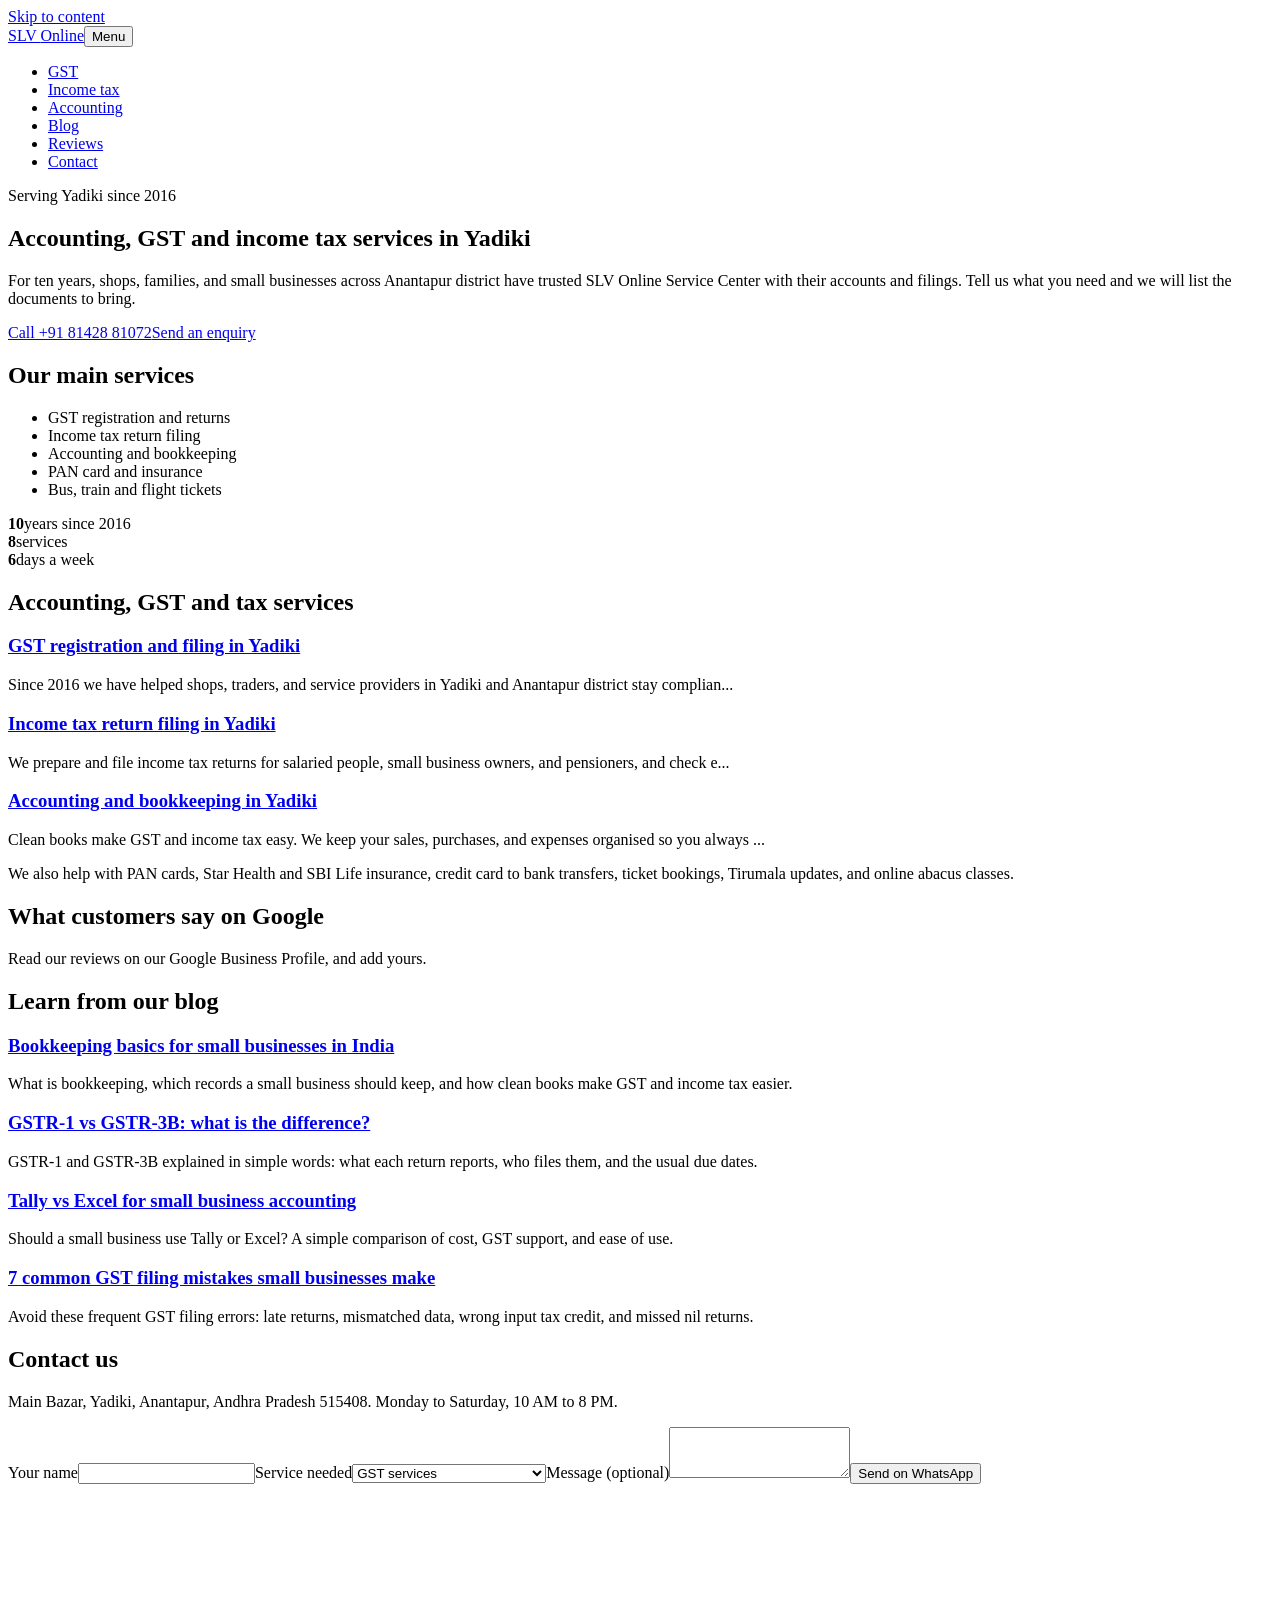
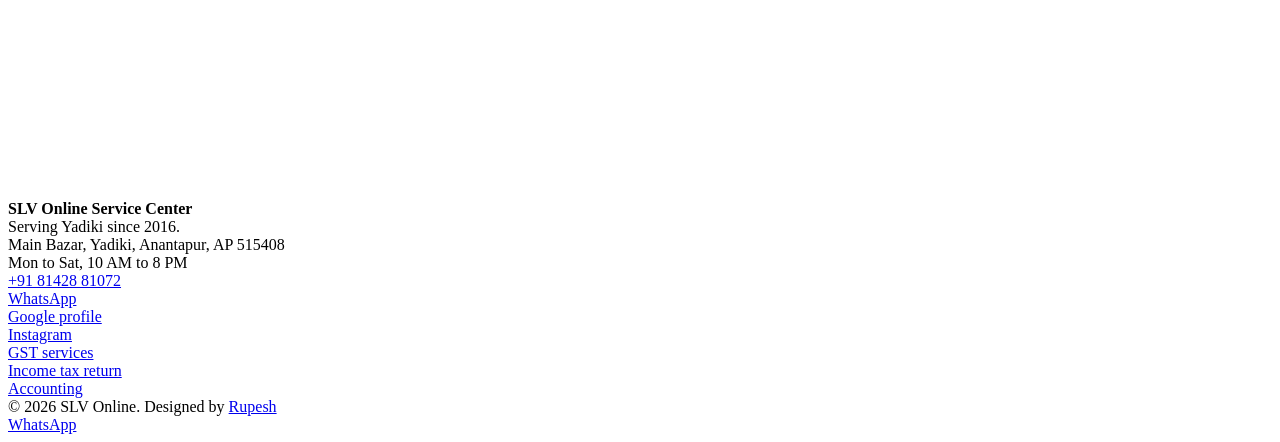
==== index.html @ dbdec655 "Add files via upload" ====
<!DOCTYPE html><html lang="en-IN"><head><meta charset="utf-8"><meta name="viewport" content="width=device-width,initial-scale=1"><title>Accounting, GST & ITR Services in Yadiki, Anantapur | SLV Online</title><meta name="description" content="SLV Online Service Center, Main Bazar Yadiki: GST registration and filing, income tax return, accounting and bookkeeping, PAN card and more. Trusted since 2016. Call +91 81428 81072."><link rel="canonical" href="https://www.slvservices.online/"><meta name="robots" content="index,follow,max-image-preview:large"><meta name="theme-color" content="#102A43"><meta property="og:type" content="website"><meta property="og:title" content="Accounting, GST & ITR Services in Yadiki, Anantapur | SLV Online"><meta property="og:description" content="SLV Online Service Center, Main Bazar Yadiki: GST registration and filing, income tax return, accounting and bookkeeping, PAN card and more. Trusted since 2016. Call +91 81428 81072."><meta property="og:url" content="https://www.slvservices.online/"><meta property="og:image" content="https://www.slvservices.online/img/carousel-2.jpg"><meta property="og:locale" content="en_IN"><meta name="twitter:card" content="summary_large_image"><link rel="preconnect" href="https://fonts.googleapis.com"><link rel="preconnect" href="https://fonts.gstatic.com" crossorigin><link href="https://fonts.googleapis.com/css2?family=Bitter:wght@600;700&family=Mukta:wght@400;600;700&display=swap" rel="stylesheet"><link rel="stylesheet" href="css/style.css"><script type="application/ld+json">{"@context": "https://schema.org", "@type": ["AccountingService", "LocalBusiness"], "@id": "https://www.slvservices.online/#biz", "name": "SLV Online Service Center", "url": "https://www.slvservices.online/", "telephone": "+918142881072", "foundingDate": "2016", "image": "https://www.slvservices.online/img/carousel-2.jpg", "priceRange": "Rs", "founder": {"@type": "Person", "name": "Ravi Teja"}, "address": {"@type": "PostalAddress", "streetAddress": "Main Bazar", "addressLocality": "Yadiki", "addressRegion": "Andhra Pradesh", "postalCode": "515408", "addressCountry": "IN"}, "openingHoursSpecification": [{"@type": "OpeningHoursSpecification", "dayOfWeek": ["Monday", "Tuesday", "Wednesday", "Thursday", "Friday", "Saturday"], "opens": "10:00", "closes": "20:00"}], "areaServed": ["Yadiki", "Anantapur", "Tadipatri", "Gooty"], "sameAs": ["https://share.google/xiNsH5lJnU8G5jDQJ", "https://www.instagram.com/gst_ravi/"]}</script></head><body><a class="skip" href="#main">Skip to content</a><header><div class="wrap bar"><a class="logo" href="index.html">SLV <span>Online</span></a><button id="menu" aria-expanded="false" aria-controls="links">Menu</button><nav aria-label="Main"><ul id="links"><li><a href="gst-services-yadiki.html">GST</a></li><li><a href="income-tax-return-filing-yadiki.html">Income tax</a></li><li><a href="accounting-bookkeeping-yadiki.html">Accounting</a></li><li><a href="blog/">Blog</a></li><li><a href="index.html#reviews">Reviews</a></li><li><a href="index.html#contact">Contact</a></li></ul></nav></div></header><main id="main"><section class="hero"><div class="wrap grid"><div><span class="badge">Serving Yadiki since 2016</span><h1>Accounting, GST and income tax services in Yadiki</h1><p>For ten years, shops, families, and small businesses across Anantapur district have trusted SLV Online Service Center with their accounts and filings. Tell us what you need and we will list the documents to bring.</p><div class="cta"><a class="btn" href="tel:+918142881072">Call +91 81428 81072</a><a class="btn ghost" style="background:#fff" href="#contact">Send an enquiry</a></div></div><div class="board"><h2>Our main services</h2><ul><li>GST registration and returns</li><li>Income tax return filing</li><li>Accounting and bookkeeping</li><li>PAN card and insurance</li><li>Bus, train and flight tickets</li></ul></div></div></section>
<div class="stats"><div class="wrap"><div><b data-years data-to="10">10</b>years since 2016</div><div><b data-to="8">8</b>services</div><div><b data-to="6">6</b>days a week</div></div></div>
<section><div class="wrap"><h2 class="rv">Accounting, GST and tax services</h2><div class="cards"><div class="card rv"><h3><a href="gst-services-yadiki.html">GST registration and filing in Yadiki</a></h3><p>Since 2016 we have helped shops, traders, and service providers in Yadiki and Anantapur district stay complian...</p></div><div class="card rv"><h3><a href="income-tax-return-filing-yadiki.html">Income tax return filing in Yadiki</a></h3><p>We prepare and file income tax returns for salaried people, small business owners, and pensioners, and check e...</p></div><div class="card rv"><h3><a href="accounting-bookkeeping-yadiki.html">Accounting and bookkeeping in Yadiki</a></h3><p>Clean books make GST and income tax easy. We keep your sales, purchases, and expenses organised so you always ...</p></div></div><p class="rv">We also help with PAN cards, Star Health and SBI Life insurance, credit card to bank transfers, ticket bookings, Tirumala updates, and online abacus classes.</p></div></section>
<section id="reviews" class="alt"><div class="wrap"><h2 class="rv">What customers say on Google</h2><p class="lead rv">Read our reviews on our Google Business Profile, and add yours.</p><div class="rev rv" id="rev"></div></div></section>
<section><div class="wrap"><h2 class="rv">Learn from our blog</h2><div class="cards"><div class="card rv"><h3><a href="blog/bookkeeping-basics-small-business.html">Bookkeeping basics for small businesses in India</a></h3><p>What is bookkeeping, which records a small business should keep, and how clean books make GST and income tax easier.</p></div><div class="card rv"><h3><a href="blog/gstr-1-vs-gstr-3b-difference.html">GSTR-1 vs GSTR-3B: what is the difference?</a></h3><p>GSTR-1 and GSTR-3B explained in simple words: what each return reports, who files them, and the usual due dates.</p></div><div class="card rv"><h3><a href="blog/tally-vs-excel-small-business.html">Tally vs Excel for small business accounting</a></h3><p>Should a small business use Tally or Excel? A simple comparison of cost, GST support, and ease of use.</p></div><div class="card rv"><h3><a href="blog/common-gst-filing-mistakes.html">7 common GST filing mistakes small businesses make</a></h3><p>Avoid these frequent GST filing errors: late returns, mismatched data, wrong input tax credit, and missed nil returns.</p></div></div></div></section>
<section id="contact" class="alt"><div class="wrap"><h2>Contact us</h2><p>Main Bazar, Yadiki, Anantapur, Andhra Pradesh 515408. Monday to Saturday, 10 AM to 8 PM.</p><form id="enquiry"><label>Your name<input name="name" required></label><label>Service needed<select name="service"><option>GST services</option><option>Income tax return</option><option>Accounting and bookkeeping</option><option>PAN card</option><option>Insurance</option><option>Ticket booking</option><option>Other</option></select></label><label>Message (optional)<textarea name="msg" rows="3"></textarea></label><button class="btn" type="submit">Send on WhatsApp</button></form><p><iframe title="SLV Online Service Center map" loading="lazy" style="border:0;width:100%;height:280px" src="https://www.google.com/maps?q=S+L+V+Online+Service+Center+Yadiki&amp;output=embed"></iframe></p></div></section></main><footer><div class="wrap fcols"><div><strong>SLV Online Service Center</strong><br>Serving Yadiki since 2016.<br>Main Bazar, Yadiki, Anantapur, AP 515408<br>Mon to Sat, 10 AM to 8 PM</div><div><a href="tel:+918142881072">+91 81428 81072</a><br><a href="https://wa.me/918142881072">WhatsApp</a><br><a href="https://share.google/xiNsH5lJnU8G5jDQJ" rel="noopener">Google profile</a><br><a href="https://www.instagram.com/gst_ravi/" rel="noopener">Instagram</a></div><div><a href="gst-services-yadiki.html">GST services</a><br><a href="income-tax-return-filing-yadiki.html">Income tax return</a><br><a href="accounting-bookkeeping-yadiki.html">Accounting</a><br>&copy; <span class="yr">2026</span> SLV Online. Designed by <a href="https://www.linkedin.com/in/rupeshg21" rel="noopener">Rupesh</a></div></div></footer><a class="wa" href="https://wa.me/918142881072?text=Hello%20SLV%20Online">WhatsApp</a><script src="js/main.js" defer></script></body></html>
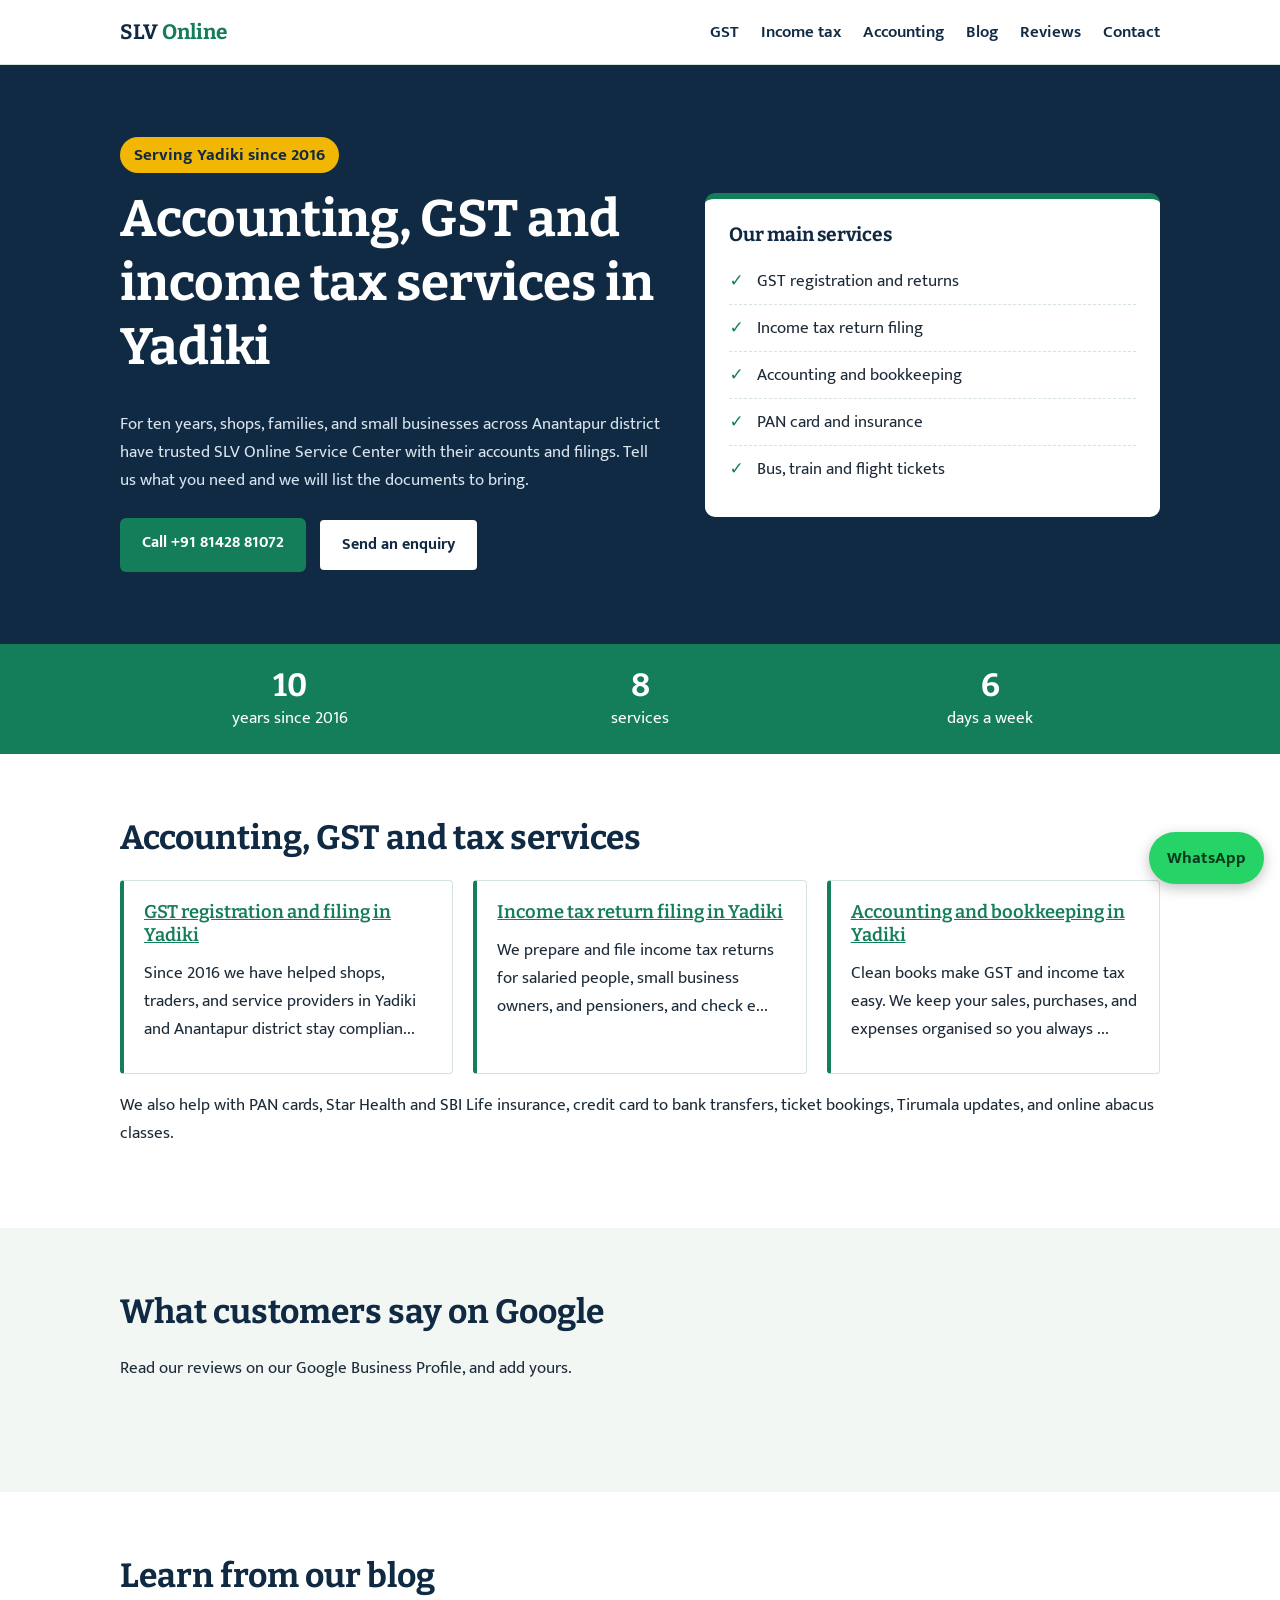
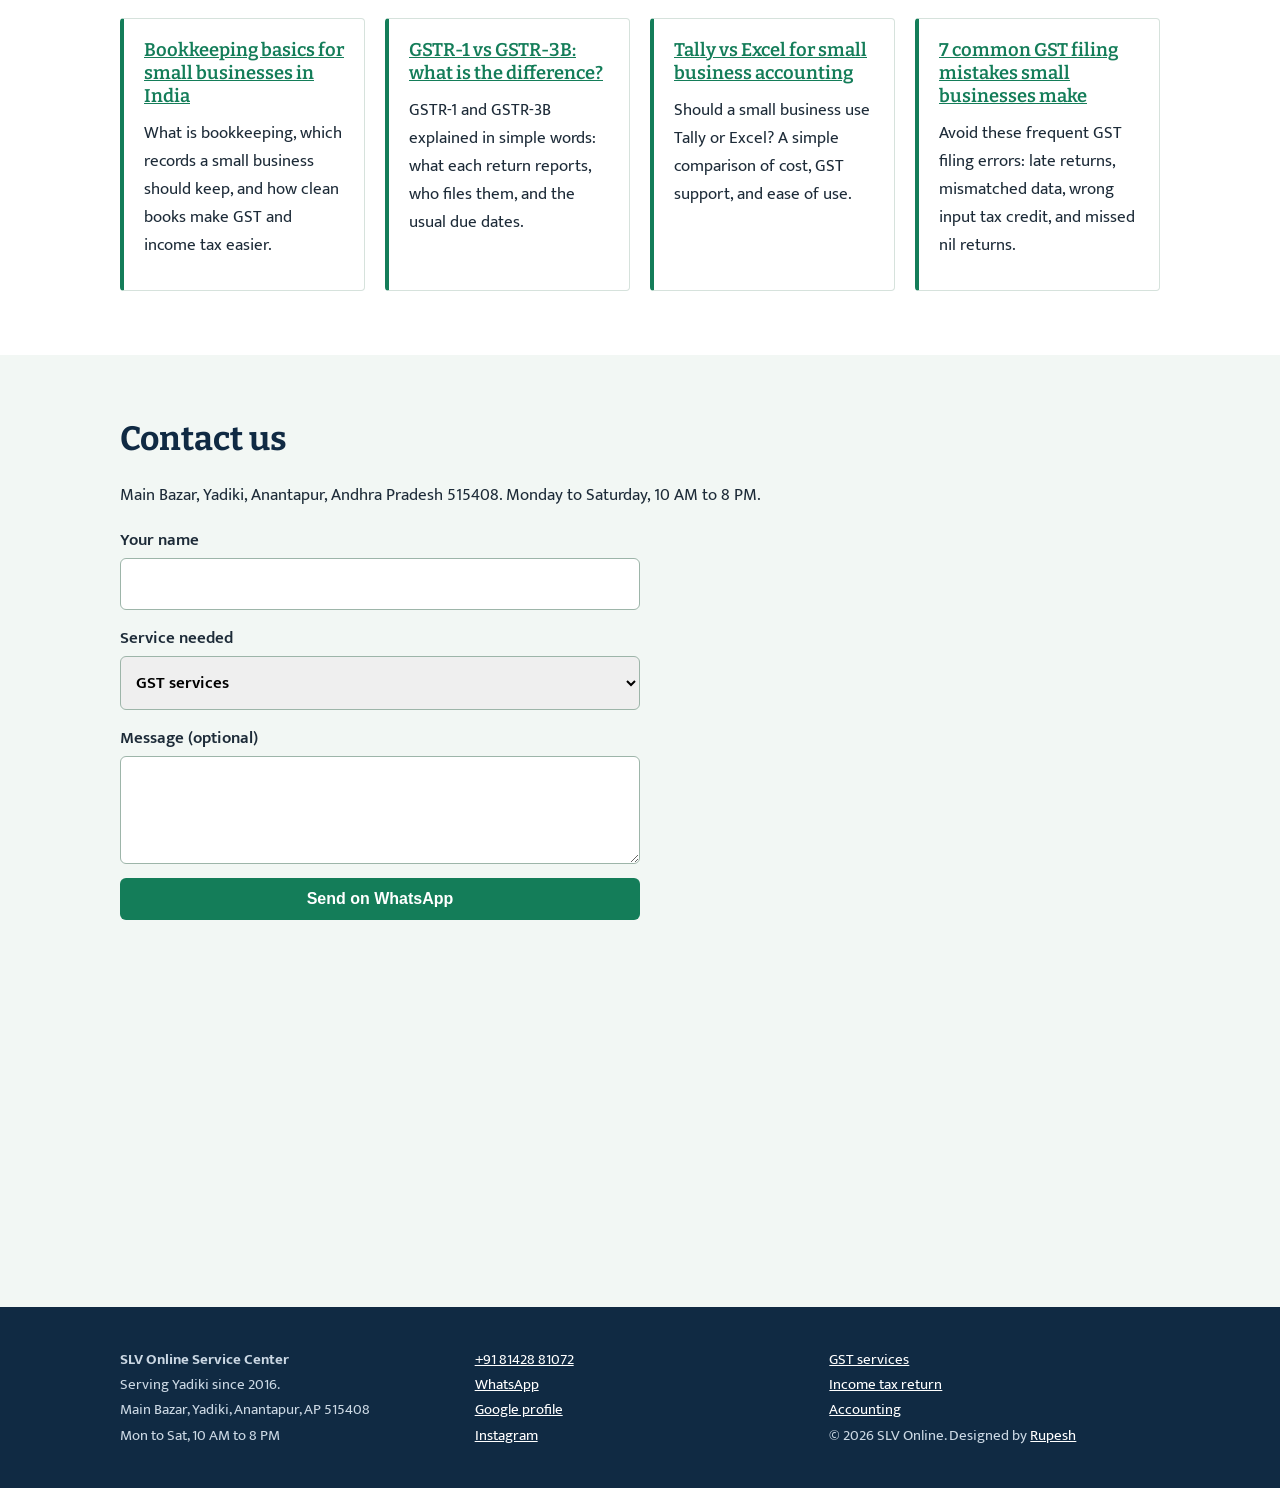
==== commit 31953068: "Add files via upload" ====
--- a/index.html
+++ b/index.html
@@ -1,4 +1,56 @@
-<!DOCTYPE html><html lang="en-IN"><head><meta charset="utf-8"><meta name="viewport" content="width=device-width,initial-scale=1"><title>Accounting, GST & ITR Services in Yadiki, Anantapur | SLV Online</title><meta name="description" content="SLV Online Service Center, Main Bazar Yadiki: GST registration and filing, income tax return, accounting and bookkeeping, PAN card and more. Trusted since 2016. Call +91 81428 81072."><link rel="canonical" href="https://www.slvservices.online/"><meta name="robots" content="index,follow,max-image-preview:large"><meta name="theme-color" content="#102A43"><meta property="og:type" content="website"><meta property="og:title" content="Accounting, GST & ITR Services in Yadiki, Anantapur | SLV Online"><meta property="og:description" content="SLV Online Service Center, Main Bazar Yadiki: GST registration and filing, income tax return, accounting and bookkeeping, PAN card and more. Trusted since 2016. Call +91 81428 81072."><meta property="og:url" content="https://www.slvservices.online/"><meta property="og:image" content="https://www.slvservices.online/img/carousel-2.jpg"><meta property="og:locale" content="en_IN"><meta name="twitter:card" content="summary_large_image"><link rel="preconnect" href="https://fonts.googleapis.com"><link rel="preconnect" href="https://fonts.gstatic.com" crossorigin><link href="https://fonts.googleapis.com/css2?family=Bitter:wght@600;700&family=Mukta:wght@400;600;700&display=swap" rel="stylesheet"><link rel="stylesheet" href="css/style.css"><script type="application/ld+json">{"@context": "https://schema.org", "@type": ["AccountingService", "LocalBusiness"], "@id": "https://www.slvservices.online/#biz", "name": "SLV Online Service Center", "url": "https://www.slvservices.online/", "telephone": "+918142881072", "foundingDate": "2016", "image": "https://www.slvservices.online/img/carousel-2.jpg", "priceRange": "Rs", "founder": {"@type": "Person", "name": "Ravi Teja"}, "address": {"@type": "PostalAddress", "streetAddress": "Main Bazar", "addressLocality": "Yadiki", "addressRegion": "Andhra Pradesh", "postalCode": "515408", "addressCountry": "IN"}, "openingHoursSpecification": [{"@type": "OpeningHoursSpecification", "dayOfWeek": ["Monday", "Tuesday", "Wednesday", "Thursday", "Friday", "Saturday"], "opens": "10:00", "closes": "20:00"}], "areaServed": ["Yadiki", "Anantapur", "Tadipatri", "Gooty"], "sameAs": ["https://share.google/xiNsH5lJnU8G5jDQJ", "https://www.instagram.com/gst_ravi/"]}</script></head><body><a class="skip" href="#main">Skip to content</a><header><div class="wrap bar"><a class="logo" href="index.html">SLV <span>Online</span></a><button id="menu" aria-expanded="false" aria-controls="links">Menu</button><nav aria-label="Main"><ul id="links"><li><a href="gst-services-yadiki.html">GST</a></li><li><a href="income-tax-return-filing-yadiki.html">Income tax</a></li><li><a href="accounting-bookkeeping-yadiki.html">Accounting</a></li><li><a href="blog/">Blog</a></li><li><a href="index.html#reviews">Reviews</a></li><li><a href="index.html#contact">Contact</a></li></ul></nav></div></header><main id="main"><section class="hero"><div class="wrap grid"><div><span class="badge">Serving Yadiki since 2016</span><h1>Accounting, GST and income tax services in Yadiki</h1><p>For ten years, shops, families, and small businesses across Anantapur district have trusted SLV Online Service Center with their accounts and filings. Tell us what you need and we will list the documents to bring.</p><div class="cta"><a class="btn" href="tel:+918142881072">Call +91 81428 81072</a><a class="btn ghost" style="background:#fff" href="#contact">Send an enquiry</a></div></div><div class="board"><h2>Our main services</h2><ul><li>GST registration and returns</li><li>Income tax return filing</li><li>Accounting and bookkeeping</li><li>PAN card and insurance</li><li>Bus, train and flight tickets</li></ul></div></div></section>
+<!DOCTYPE html><html lang="en-IN"><head><meta charset="utf-8"><meta name="viewport" content="width=device-width,initial-scale=1"><title>Accounting, GST & ITR Services in Yadiki, Anantapur | SLV Online</title><meta name="description" content="SLV Online Service Center, Main Bazar Yadiki: GST registration and filing, income tax return, accounting and bookkeeping, PAN card and more. Trusted since 2016. Call +91 81428 81072."><link rel="canonical" href="https://www.slvservices.online/"><meta name="robots" content="index,follow,max-image-preview:large"><meta name="theme-color" content="#102A43"><meta property="og:type" content="website"><meta property="og:title" content="Accounting, GST & ITR Services in Yadiki, Anantapur | SLV Online"><meta property="og:description" content="SLV Online Service Center, Main Bazar Yadiki: GST registration and filing, income tax return, accounting and bookkeeping, PAN card and more. Trusted since 2016. Call +91 81428 81072."><meta property="og:url" content="https://www.slvservices.online/"><meta property="og:image" content="https://www.slvservices.online/img/carousel-2.jpg"><meta property="og:locale" content="en_IN"><meta name="twitter:card" content="summary_large_image"><link rel="preconnect" href="https://fonts.googleapis.com"><link rel="preconnect" href="https://fonts.gstatic.com" crossorigin><link href="https://fonts.googleapis.com/css2?family=Bitter:wght@600;700&family=Mukta:wght@400;600;700&display=swap" rel="stylesheet"><style>:root{--navy:#102A43;--green:#147D59;--pale:#F2F7F4;--ink:#1d2b38;--line:#d6e2dc;--w:1080px}
+*{box-sizing:border-box}html{scroll-behavior:smooth}
+body{margin:0;font:17px/1.65 "Mukta",system-ui,sans-serif;color:var(--ink);background:#fff}
+h1,h2,h3{font-family:"Bitter",Georgia,serif;color:var(--navy);line-height:1.25;margin:0 0 .6em}
+h1{font-size:clamp(2rem,5vw,3.2rem)}h2{font-size:clamp(1.5rem,3vw,2.1rem)}h3{font-size:1.15rem}
+a{color:var(--green)}.wrap{max-width:var(--w);margin:auto;padding:0 20px}
+section{padding:64px 0}.alt{background:var(--pale)}
+:focus-visible{outline:3px solid #f2b705;outline-offset:2px}
+.skip{position:absolute;left:-999px}.skip:focus{left:10px;top:10px;background:#fff;padding:8px;z-index:99}
+header{position:sticky;top:0;background:#fff;border-bottom:1px solid var(--line);z-index:20}
+.bar{display:flex;align-items:center;justify-content:space-between;height:64px}
+.logo{font:700 1.3rem Bitter,serif;color:var(--navy);text-decoration:none}.logo span{color:var(--green)}
+nav ul{display:flex;gap:22px;list-style:none;margin:0;padding:0}nav a{color:var(--navy);text-decoration:none;font-weight:600}
+nav a:hover{color:var(--green)}#menu{display:none;background:none;border:1px solid var(--line);border-radius:6px;padding:6px 12px;font-size:1rem}
+.btn{display:inline-block;background:var(--green);color:#fff;text-decoration:none;font-weight:700;padding:12px 22px;border-radius:6px;border:0;cursor:pointer;font-size:1rem}
+.btn:hover{background:#0f6347}.btn.ghost{background:#fff;color:var(--navy);border:2px solid var(--navy)}
+.hero{background:var(--navy);color:#fff;padding:72px 0}.hero h1{color:#fff}.hero p{max-width:34em;color:#d9e4ee}
+.hero .grid{display:grid;grid-template-columns:1.2fr 1fr;gap:40px;align-items:center}
+.board{background:#fff;color:var(--ink);border-radius:10px;padding:24px;border-top:6px solid var(--green)}
+.board h2{font-size:1.2rem}.board ul{list-style:none;margin:0;padding:0}
+.board li{padding:9px 0 9px 28px;border-bottom:1px dashed var(--line);position:relative}
+.board li:last-child{border:0}.board li:before{content:"\2713";position:absolute;left:0;color:var(--green);font-weight:700}
+.cta{display:flex;gap:12px;flex-wrap:wrap;margin-top:24px}
+.cards{display:grid;grid-template-columns:repeat(auto-fit,minmax(240px,1fr));gap:20px}
+.card{background:#fff;border:1px solid var(--line);border-left:4px solid var(--green);padding:20px;border-radius:4px}
+.card p{margin:0 0 .6em}.card a{font-weight:600}
+details{background:#fff;border:1px solid var(--line);border-radius:6px;padding:14px 18px;margin-bottom:10px}
+summary{cursor:pointer;font-weight:700;color:var(--navy)}
+form{display:grid;gap:14px;max-width:520px}
+input,select,textarea{font:inherit;padding:11px;border:1px solid #9db5a9;border-radius:6px;width:100%}
+label{font-weight:600;display:grid;gap:4px}
+.meta{color:#52667a;font-size:.95rem}
+article{max-width:720px;margin:auto;padding:48px 20px}article h2{margin-top:1.6em}
+article li{margin-bottom:.4em}
+.note{background:var(--pale);border-left:4px solid var(--green);padding:14px 18px;margin:28px 0}
+footer{background:var(--navy);color:#cbd8e4;padding:40px 0;font-size:.95rem}footer a{color:#fff}
+.fcols{display:grid;grid-template-columns:repeat(auto-fit,minmax(220px,1fr));gap:24px}
+.wa{position:fixed;right:16px;bottom:16px;background:#25D366;color:#073b1d;font-weight:700;padding:12px 18px;border-radius:30px;text-decoration:none;box-shadow:0 4px 14px rgba(0,0,0,.25);z-index:30}
+@media(max-width:760px){.hero .grid{grid-template-columns:1fr}#menu{display:block}
+nav ul{display:none;position:absolute;left:0;right:0;top:64px;background:#fff;flex-direction:column;padding:16px 20px;border-bottom:1px solid var(--line)}
+nav ul.open{display:flex}section{padding:44px 0}}
+@media(prefers-reduced-motion:reduce){html{scroll-behavior:auto}}
+.js .rv{opacity:0;transform:translateY(20px);transition:opacity .6s,transform .6s}.js .rv.in{opacity:1;transform:none}
+.badge{display:inline-block;background:#f2b705;color:#102A43;font-weight:700;padding:4px 14px;border-radius:20px;margin-bottom:14px}
+.stats{background:var(--green);color:#fff}.stats .wrap{display:grid;grid-template-columns:repeat(auto-fit,minmax(150px,1fr));gap:10px;padding:22px 20px;text-align:center}
+.stats b{display:block;font:700 2rem Bitter,serif}
+.rev{display:flex;gap:18px;overflow-x:auto;scroll-snap-type:x mandatory;padding:6px 2px 16px;margin-top:24px}
+.rev .card{flex:0 0 min(340px,85%);scroll-snap-align:start}.stars{color:#f2b705;letter-spacing:2px;font-size:1.1rem}
+.progress{position:fixed;top:0;left:0;height:4px;width:0;background:var(--green);z-index:50}
+.crumbs{font-size:.92rem;color:#52667a}.page{max-width:820px;margin:auto;padding:48px 20px}
+.page ul,.page ol{padding-left:1.2em}.page li{margin-bottom:.4em}
+@media(prefers-reduced-motion:reduce){.js .rv{opacity:1;transform:none;transition:none}}
+</style><script type="application/ld+json">{"@context": "https://schema.org", "@type": ["AccountingService", "LocalBusiness"], "@id": "https://www.slvservices.online/#biz", "name": "SLV Online Service Center", "url": "https://www.slvservices.online/", "telephone": "+918142881072", "foundingDate": "2016", "image": "https://www.slvservices.online/img/carousel-2.jpg", "priceRange": "Rs", "founder": {"@type": "Person", "name": "Ravi Teja"}, "address": {"@type": "PostalAddress", "streetAddress": "Main Bazar", "addressLocality": "Yadiki", "addressRegion": "Andhra Pradesh", "postalCode": "515408", "addressCountry": "IN"}, "openingHoursSpecification": [{"@type": "OpeningHoursSpecification", "dayOfWeek": ["Monday", "Tuesday", "Wednesday", "Thursday", "Friday", "Saturday"], "opens": "10:00", "closes": "20:00"}], "areaServed": ["Yadiki", "Anantapur", "Tadipatri", "Gooty"], "sameAs": ["https://share.google/xiNsH5lJnU8G5jDQJ", "https://www.instagram.com/gst_ravi/"]}</script></head><body><a class="skip" href="#main">Skip to content</a><header><div class="wrap bar"><a class="logo" href="index.html">SLV <span>Online</span></a><button id="menu" aria-expanded="false" aria-controls="links">Menu</button><nav aria-label="Main"><ul id="links"><li><a href="gst-services-yadiki.html">GST</a></li><li><a href="income-tax-return-filing-yadiki.html">Income tax</a></li><li><a href="accounting-bookkeeping-yadiki.html">Accounting</a></li><li><a href="blog/">Blog</a></li><li><a href="index.html#reviews">Reviews</a></li><li><a href="index.html#contact">Contact</a></li></ul></nav></div></header><main id="main"><section class="hero"><div class="wrap grid"><div><span class="badge">Serving Yadiki since 2016</span><h1>Accounting, GST and income tax services in Yadiki</h1><p>For ten years, shops, families, and small businesses across Anantapur district have trusted SLV Online Service Center with their accounts and filings. Tell us what you need and we will list the documents to bring.</p><div class="cta"><a class="btn" href="tel:+918142881072">Call +91 81428 81072</a><a class="btn ghost" style="background:#fff" href="#contact">Send an enquiry</a></div></div><div class="board"><h2>Our main services</h2><ul><li>GST registration and returns</li><li>Income tax return filing</li><li>Accounting and bookkeeping</li><li>PAN card and insurance</li><li>Bus, train and flight tickets</li></ul></div></div></section>
 <div class="stats"><div class="wrap"><div><b data-years data-to="10">10</b>years since 2016</div><div><b data-to="8">8</b>services</div><div><b data-to="6">6</b>days a week</div></div></div>
 <section><div class="wrap"><h2 class="rv">Accounting, GST and tax services</h2><div class="cards"><div class="card rv"><h3><a href="gst-services-yadiki.html">GST registration and filing in Yadiki</a></h3><p>Since 2016 we have helped shops, traders, and service providers in Yadiki and Anantapur district stay complian...</p></div><div class="card rv"><h3><a href="income-tax-return-filing-yadiki.html">Income tax return filing in Yadiki</a></h3><p>We prepare and file income tax returns for salaried people, small business owners, and pensioners, and check e...</p></div><div class="card rv"><h3><a href="accounting-bookkeeping-yadiki.html">Accounting and bookkeeping in Yadiki</a></h3><p>Clean books make GST and income tax easy. We keep your sales, purchases, and expenses organised so you always ...</p></div></div><p class="rv">We also help with PAN cards, Star Health and SBI Life insurance, credit card to bank transfers, ticket bookings, Tirumala updates, and online abacus classes.</p></div></section>
 <section id="reviews" class="alt"><div class="wrap"><h2 class="rv">What customers say on Google</h2><p class="lead rv">Read our reviews on our Google Business Profile, and add yours.</p><div class="rev rv" id="rev"></div></div></section>
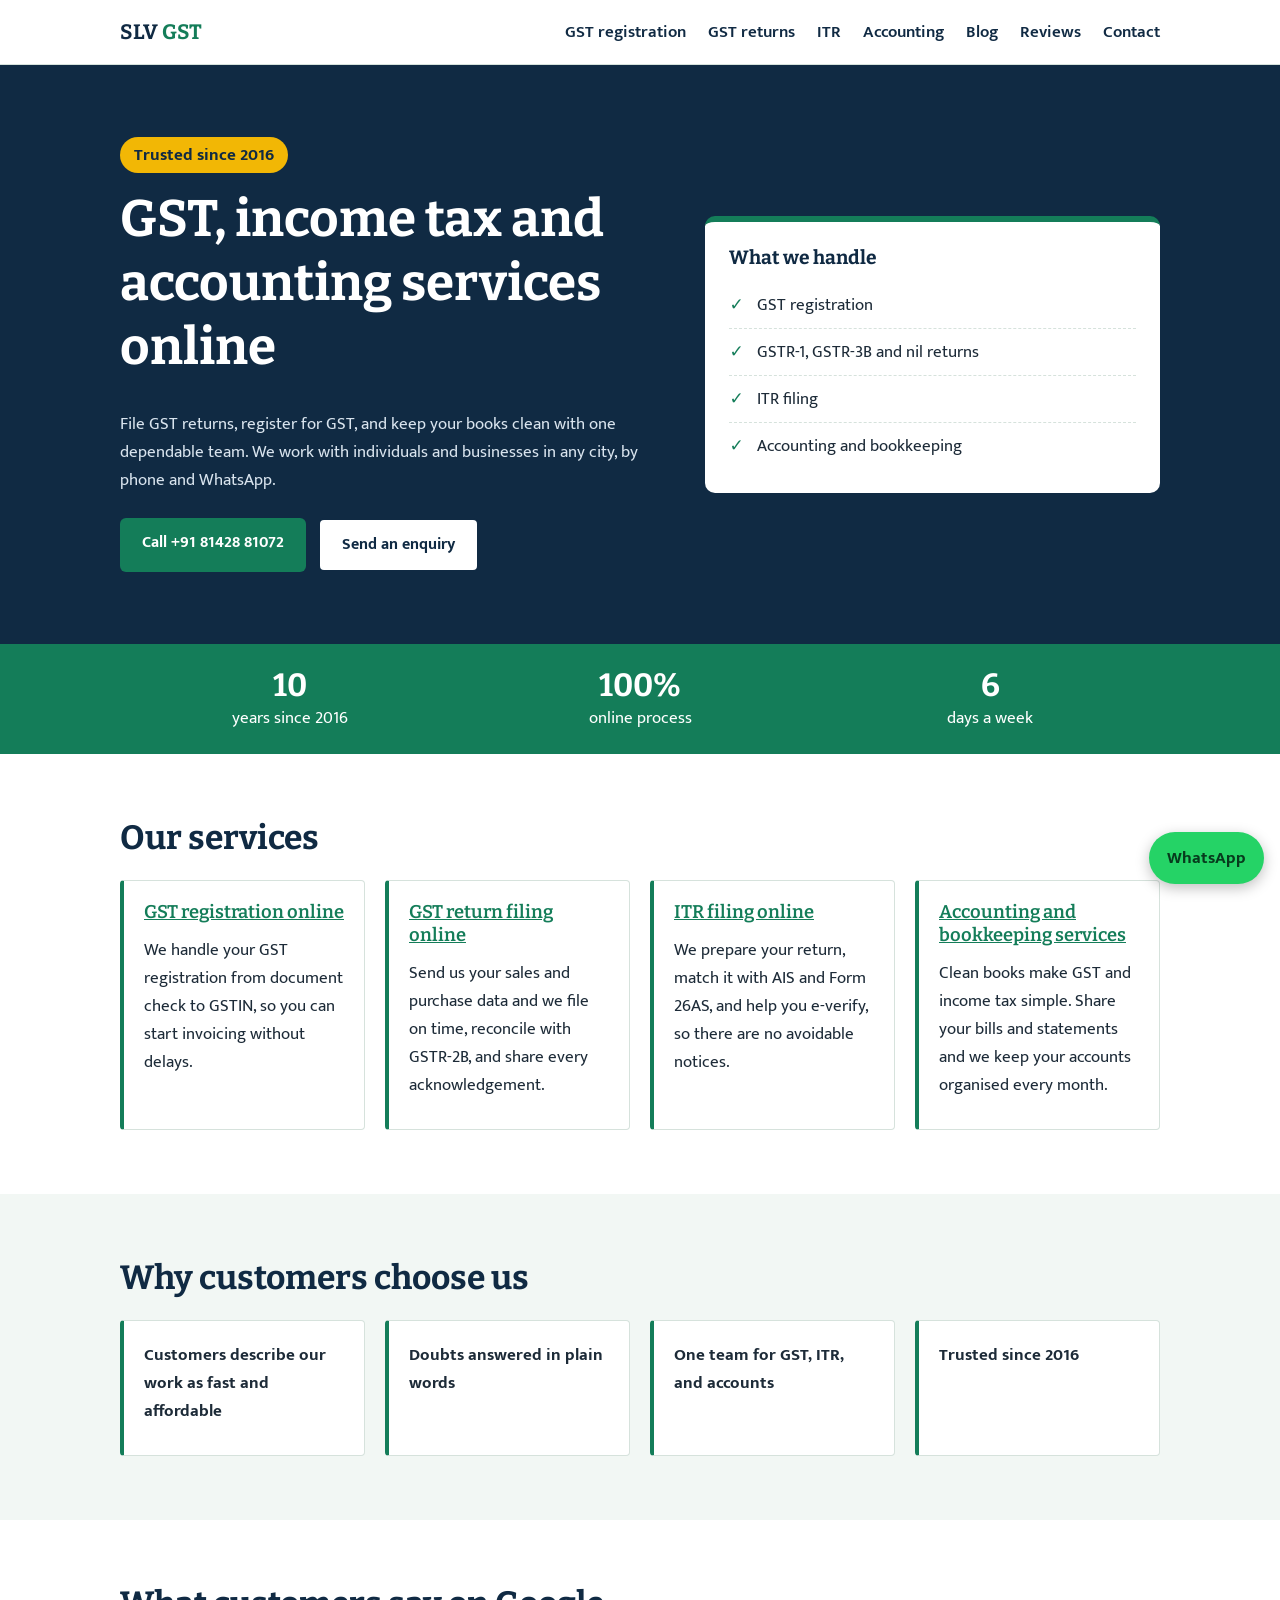
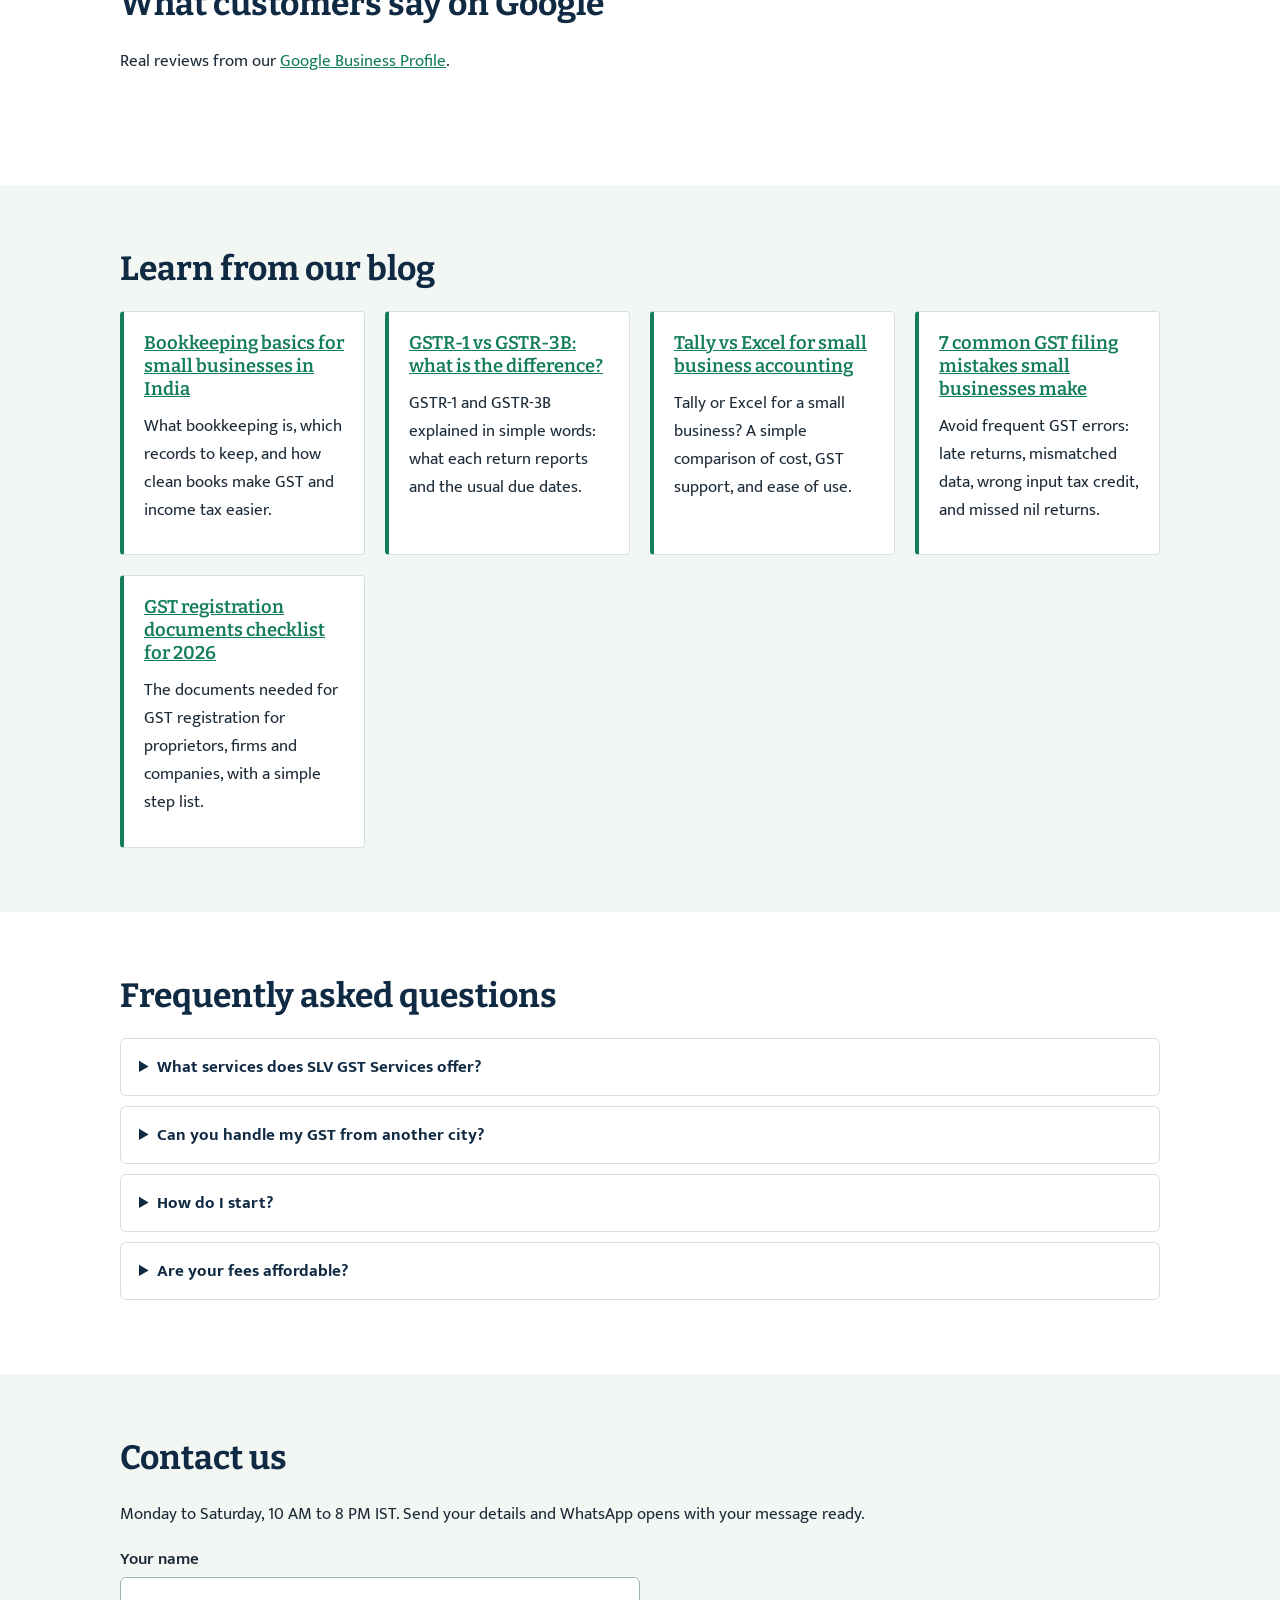
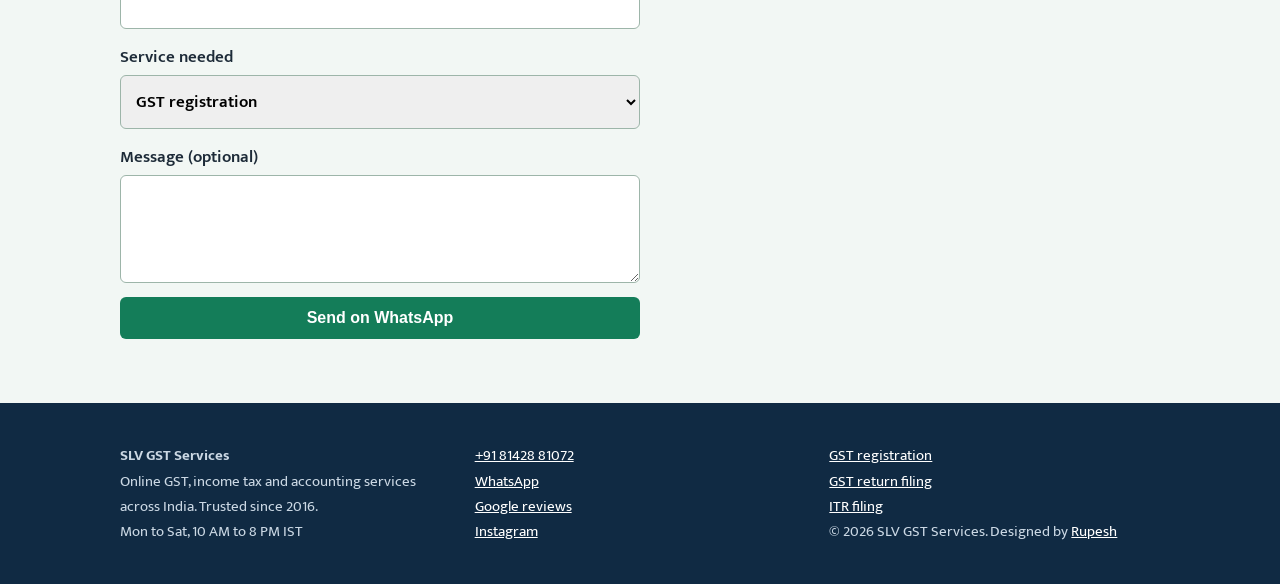
==== commit d18f4fca: "Add files via upload" ====
--- a/index.html
+++ b/index.html
@@ -1,4 +1,4 @@
-<!DOCTYPE html><html lang="en-IN"><head><meta charset="utf-8"><meta name="viewport" content="width=device-width,initial-scale=1"><title>Accounting, GST & ITR Services in Yadiki, Anantapur | SLV Online</title><meta name="description" content="SLV Online Service Center, Main Bazar Yadiki: GST registration and filing, income tax return, accounting and bookkeeping, PAN card and more. Trusted since 2016. Call +91 81428 81072."><link rel="canonical" href="https://www.slvservices.online/"><meta name="robots" content="index,follow,max-image-preview:large"><meta name="theme-color" content="#102A43"><meta property="og:type" content="website"><meta property="og:title" content="Accounting, GST & ITR Services in Yadiki, Anantapur | SLV Online"><meta property="og:description" content="SLV Online Service Center, Main Bazar Yadiki: GST registration and filing, income tax return, accounting and bookkeeping, PAN card and more. Trusted since 2016. Call +91 81428 81072."><meta property="og:url" content="https://www.slvservices.online/"><meta property="og:image" content="https://www.slvservices.online/img/carousel-2.jpg"><meta property="og:locale" content="en_IN"><meta name="twitter:card" content="summary_large_image"><link rel="preconnect" href="https://fonts.googleapis.com"><link rel="preconnect" href="https://fonts.gstatic.com" crossorigin><link href="https://fonts.googleapis.com/css2?family=Bitter:wght@600;700&family=Mukta:wght@400;600;700&display=swap" rel="stylesheet"><style>:root{--navy:#102A43;--green:#147D59;--pale:#F2F7F4;--ink:#1d2b38;--line:#d6e2dc;--w:1080px}
+<!DOCTYPE html><html lang="en-IN"><head><meta charset="utf-8"><meta name="viewport" content="width=device-width,initial-scale=1"><title>GST Registration, GST Filing & ITR Online India | SLV GST Services</title><meta name="description" content="Online GST registration, GST return filing, ITR filing, and accounting for small businesses across India. Fast, affordable, trusted since 2016. Call +91 81428 81072."><link rel="canonical" href="https://www.slvservices.online/"><meta name="robots" content="index,follow,max-image-preview:large"><meta name="theme-color" content="#102A43"><meta property="og:type" content="website"><meta property="og:title" content="GST Registration, GST Filing & ITR Online India | SLV GST Services"><meta property="og:description" content="Online GST registration, GST return filing, ITR filing, and accounting for small businesses across India. Fast, affordable, trusted since 2016. Call +91 81428 81072."><meta property="og:url" content="https://www.slvservices.online/"><meta property="og:image" content="https://www.slvservices.online/img/carousel-2.jpg"><meta property="og:locale" content="en_IN"><meta name="twitter:card" content="summary_large_image"><link rel="preconnect" href="https://fonts.googleapis.com"><link rel="preconnect" href="https://fonts.gstatic.com" crossorigin><link href="https://fonts.googleapis.com/css2?family=Bitter:wght@600;700&family=Mukta:wght@400;600;700&display=swap" rel="stylesheet"><style>:root{--navy:#102A43;--green:#147D59;--pale:#F2F7F4;--ink:#1d2b38;--line:#d6e2dc;--w:1080px}
 *{box-sizing:border-box}html{scroll-behavior:smooth}
 body{margin:0;font:17px/1.65 "Mukta",system-ui,sans-serif;color:var(--ink);background:#fff}
 h1,h2,h3{font-family:"Bitter",Georgia,serif;color:var(--navy);line-height:1.25;margin:0 0 .6em}
@@ -50,9 +50,4 @@
 .crumbs{font-size:.92rem;color:#52667a}.page{max-width:820px;margin:auto;padding:48px 20px}
 .page ul,.page ol{padding-left:1.2em}.page li{margin-bottom:.4em}
 @media(prefers-reduced-motion:reduce){.js .rv{opacity:1;transform:none;transition:none}}
-</style><script type="application/ld+json">{"@context": "https://schema.org", "@type": ["AccountingService", "LocalBusiness"], "@id": "https://www.slvservices.online/#biz", "name": "SLV Online Service Center", "url": "https://www.slvservices.online/", "telephone": "+918142881072", "foundingDate": "2016", "image": "https://www.slvservices.online/img/carousel-2.jpg", "priceRange": "Rs", "founder": {"@type": "Person", "name": "Ravi Teja"}, "address": {"@type": "PostalAddress", "streetAddress": "Main Bazar", "addressLocality": "Yadiki", "addressRegion": "Andhra Pradesh", "postalCode": "515408", "addressCountry": "IN"}, "openingHoursSpecification": [{"@type": "OpeningHoursSpecification", "dayOfWeek": ["Monday", "Tuesday", "Wednesday", "Thursday", "Friday", "Saturday"], "opens": "10:00", "closes": "20:00"}], "areaServed": ["Yadiki", "Anantapur", "Tadipatri", "Gooty"], "sameAs": ["https://share.google/xiNsH5lJnU8G5jDQJ", "https://www.instagram.com/gst_ravi/"]}</script></head><body><a class="skip" href="#main">Skip to content</a><header><div class="wrap bar"><a class="logo" href="index.html">SLV <span>Online</span></a><button id="menu" aria-expanded="false" aria-controls="links">Menu</button><nav aria-label="Main"><ul id="links"><li><a href="gst-services-yadiki.html">GST</a></li><li><a href="income-tax-return-filing-yadiki.html">Income tax</a></li><li><a href="accounting-bookkeeping-yadiki.html">Accounting</a></li><li><a href="blog/">Blog</a></li><li><a href="index.html#reviews">Reviews</a></li><li><a href="index.html#contact">Contact</a></li></ul></nav></div></header><main id="main"><section class="hero"><div class="wrap grid"><div><span class="badge">Serving Yadiki since 2016</span><h1>Accounting, GST and income tax services in Yadiki</h1><p>For ten years, shops, families, and small businesses across Anantapur district have trusted SLV Online Service Center with their accounts and filings. Tell us what you need and we will list the documents to bring.</p><div class="cta"><a class="btn" href="tel:+918142881072">Call +91 81428 81072</a><a class="btn ghost" style="background:#fff" href="#contact">Send an enquiry</a></div></div><div class="board"><h2>Our main services</h2><ul><li>GST registration and returns</li><li>Income tax return filing</li><li>Accounting and bookkeeping</li><li>PAN card and insurance</li><li>Bus, train and flight tickets</li></ul></div></div></section>
-<div class="stats"><div class="wrap"><div><b data-years data-to="10">10</b>years since 2016</div><div><b data-to="8">8</b>services</div><div><b data-to="6">6</b>days a week</div></div></div>
-<section><div class="wrap"><h2 class="rv">Accounting, GST and tax services</h2><div class="cards"><div class="card rv"><h3><a href="gst-services-yadiki.html">GST registration and filing in Yadiki</a></h3><p>Since 2016 we have helped shops, traders, and service providers in Yadiki and Anantapur district stay complian...</p></div><div class="card rv"><h3><a href="income-tax-return-filing-yadiki.html">Income tax return filing in Yadiki</a></h3><p>We prepare and file income tax returns for salaried people, small business owners, and pensioners, and check e...</p></div><div class="card rv"><h3><a href="accounting-bookkeeping-yadiki.html">Accounting and bookkeeping in Yadiki</a></h3><p>Clean books make GST and income tax easy. We keep your sales, purchases, and expenses organised so you always ...</p></div></div><p class="rv">We also help with PAN cards, Star Health and SBI Life insurance, credit card to bank transfers, ticket bookings, Tirumala updates, and online abacus classes.</p></div></section>
-<section id="reviews" class="alt"><div class="wrap"><h2 class="rv">What customers say on Google</h2><p class="lead rv">Read our reviews on our Google Business Profile, and add yours.</p><div class="rev rv" id="rev"></div></div></section>
-<section><div class="wrap"><h2 class="rv">Learn from our blog</h2><div class="cards"><div class="card rv"><h3><a href="blog/bookkeeping-basics-small-business.html">Bookkeeping basics for small businesses in India</a></h3><p>What is bookkeeping, which records a small business should keep, and how clean books make GST and income tax easier.</p></div><div class="card rv"><h3><a href="blog/gstr-1-vs-gstr-3b-difference.html">GSTR-1 vs GSTR-3B: what is the difference?</a></h3><p>GSTR-1 and GSTR-3B explained in simple words: what each return reports, who files them, and the usual due dates.</p></div><div class="card rv"><h3><a href="blog/tally-vs-excel-small-business.html">Tally vs Excel for small business accounting</a></h3><p>Should a small business use Tally or Excel? A simple comparison of cost, GST support, and ease of use.</p></div><div class="card rv"><h3><a href="blog/common-gst-filing-mistakes.html">7 common GST filing mistakes small businesses make</a></h3><p>Avoid these frequent GST filing errors: late returns, mismatched data, wrong input tax credit, and missed nil returns.</p></div></div></div></section>
-<section id="contact" class="alt"><div class="wrap"><h2>Contact us</h2><p>Main Bazar, Yadiki, Anantapur, Andhra Pradesh 515408. Monday to Saturday, 10 AM to 8 PM.</p><form id="enquiry"><label>Your name<input name="name" required></label><label>Service needed<select name="service"><option>GST services</option><option>Income tax return</option><option>Accounting and bookkeeping</option><option>PAN card</option><option>Insurance</option><option>Ticket booking</option><option>Other</option></select></label><label>Message (optional)<textarea name="msg" rows="3"></textarea></label><button class="btn" type="submit">Send on WhatsApp</button></form><p><iframe title="SLV Online Service Center map" loading="lazy" style="border:0;width:100%;height:280px" src="https://www.google.com/maps?q=S+L+V+Online+Service+Center+Yadiki&amp;output=embed"></iframe></p></div></section></main><footer><div class="wrap fcols"><div><strong>SLV Online Service Center</strong><br>Serving Yadiki since 2016.<br>Main Bazar, Yadiki, Anantapur, AP 515408<br>Mon to Sat, 10 AM to 8 PM</div><div><a href="tel:+918142881072">+91 81428 81072</a><br><a href="https://wa.me/918142881072">WhatsApp</a><br><a href="https://share.google/xiNsH5lJnU8G5jDQJ" rel="noopener">Google profile</a><br><a href="https://www.instagram.com/gst_ravi/" rel="noopener">Instagram</a></div><div><a href="gst-services-yadiki.html">GST services</a><br><a href="income-tax-return-filing-yadiki.html">Income tax return</a><br><a href="accounting-bookkeeping-yadiki.html">Accounting</a><br>&copy; <span class="yr">2026</span> SLV Online. Designed by <a href="https://www.linkedin.com/in/rupeshg21" rel="noopener">Rupesh</a></div></div></footer><a class="wa" href="https://wa.me/918142881072?text=Hello%20SLV%20Online">WhatsApp</a><script src="js/main.js" defer></script></body></html>+</style><script type="application/ld+json">{"@context": "https://schema.org", "@type": "ProfessionalService", "@id": "https://www.slvservices.online/#biz", "name": "SLV GST Services", "url": "https://www.slvservices.online/", "telephone": "+918142881072", "foundingDate": "2016", "image": "https://www.slvservices.online/img/carousel-2.jpg", "founder": {"@type": "Person", "name": "Ravi Teja"}, "areaServed": {"@type": "Country", "name": "India"}, "knowsAbout": ["GST registration", "GST return filing", "Income tax return", "Accounting and bookkeeping"], "sameAs": ["https://share.google/xiNsH5lJnU8G5jDQJ", "https://www.instagram.com/gst_ravi/"]}</script><script type="application/ld+json">{"@context": "https://schema.org", "@type": "FAQPage", "mainEntity": [{"@type": "Question", "name": "What services does SLV GST Services offer?", "acceptedAnswer": {"@type": "Answer", "text": "GST registration, GST return filing, income tax return filing, and accounting and bookkeeping for individuals and businesses, fully online."}}, {"@type": "Question", "name": "Can you handle my GST from another city?", "acceptedAnswer": {"@type": "Answer", "text": "Yes. We work online and by WhatsApp and phone with clients across India."}}, {"@type": "Question", "name": "How do I start?", "acceptedAnswer": {"@type": "Answer", "text": "Call or WhatsApp +91 81428 81072, or use the form on this page. Tell us the service and we will list the documents needed."}}, {"@type": "Question", "name": "Are your fees affordable?", "acceptedAnswer": {"@type": "Answer", "text": "Customers describe our fees as low. Tell us your need and we will quote before we start."}}]}</script></head><body><a class="skip" href="#main">Skip to content</a><header><div class="wrap bar"><a class="logo" href="index.html">SLV <span>GST</span></a><button id="menu" aria-expanded="false" aria-controls="links">Menu</button><nav aria-label="Main"><ul id="links"><li><a href="gst-registration-online.html">GST registration</a></li><li><a href="gst-return-filing-online.html">GST returns</a></li><li><a href="income-tax-return-filing-online.html">ITR</a></li><li><a href="accounting-bookkeeping-services.html">Accounting</a></li><li><a href="blog/">Blog</a></li><li><a href="index.html#reviews">Reviews</a></li><li><a href="index.html#contact">Contact</a></li></ul></nav></div></header><main id="main"><section class="hero"><div class="wrap grid"><div><span class="badge">Trusted since 2016</span><h1>GST, income tax and accounting services online</h1><p>File GST returns, register for GST, and keep your books clean with one dependable team. We work with individuals and businesses in any city, by phone and WhatsApp.</p><div class="cta"><a class="btn" href="tel:+918142881072">Call +91 81428 81072</a><a class="btn ghost" style="background:#fff" href="#contact">Send an enquiry</a></div></div><div class="board"><h2>What we handle</h2><ul><li>GST registration</li><li>GSTR-1, GSTR-3B and nil returns</li><li>ITR filing</li><li>Accounting and bookkeeping</li></ul></div></div></section><div class="stats"><div class="wrap"><div><b data-years data-to="10">10</b>years since 2016</div><div><b>100%</b>online process</div><div><b data-to="6">6</b>days a week</div></div></div><section><div class="wrap"><h2 class="rv">Our services</h2><div class="cards"><div class="card rv"><h3><a href="gst-registration-online.html">GST registration online</a></h3><p>We handle your GST registration from document check to GSTIN, so you can start invoicing without delays.</p></div><div class="card rv"><h3><a href="gst-return-filing-online.html">GST return filing online</a></h3><p>Send us your sales and purchase data and we file on time, reconcile with GSTR-2B, and share every acknowledgement.</p></div><div class="card rv"><h3><a href="income-tax-return-filing-online.html">ITR filing online</a></h3><p>We prepare your return, match it with AIS and Form 26AS, and help you e-verify, so there are no avoidable notices.</p></div><div class="card rv"><h3><a href="accounting-bookkeeping-services.html">Accounting and bookkeeping services</a></h3><p>Clean books make GST and income tax simple. Share your bills and statements and we keep your accounts organised every month.</p></div></div></div></section><section class="alt"><div class="wrap"><h2 class="rv">Why customers choose us</h2><div class="cards"><div class="card rv"><p><strong>Customers describe our work as fast and affordable</strong></p></div><div class="card rv"><p><strong>Doubts answered in plain words</strong></p></div><div class="card rv"><p><strong>One team for GST, ITR, and accounts</strong></p></div><div class="card rv"><p><strong>Trusted since 2016</strong></p></div></div></div></section><section id="reviews"><div class="wrap"><h2 class="rv">What customers say on Google</h2><p class="lead rv">Real reviews from our <a href="https://share.google/xiNsH5lJnU8G5jDQJ" rel="noopener">Google Business Profile</a>.</p><div class="rev rv" id="rev"></div></div></section><section class="alt"><div class="wrap"><h2 class="rv">Learn from our blog</h2><div class="cards"><div class="card rv"><h3><a href="blog/bookkeeping-basics-small-business.html">Bookkeeping basics for small businesses in India</a></h3><p>What bookkeeping is, which records to keep, and how clean books make GST and income tax easier.</p></div><div class="card rv"><h3><a href="blog/gstr-1-vs-gstr-3b-difference.html">GSTR-1 vs GSTR-3B: what is the difference?</a></h3><p>GSTR-1 and GSTR-3B explained in simple words: what each return reports and the usual due dates.</p></div><div class="card rv"><h3><a href="blog/tally-vs-excel-small-business.html">Tally vs Excel for small business accounting</a></h3><p>Tally or Excel for a small business? A simple comparison of cost, GST support, and ease of use.</p></div><div class="card rv"><h3><a href="blog/common-gst-filing-mistakes.html">7 common GST filing mistakes small businesses make</a></h3><p>Avoid frequent GST errors: late returns, mismatched data, wrong input tax credit, and missed nil returns.</p></div><div class="card rv"><h3><a href="blog/gst-registration-documents-checklist.html">GST registration documents checklist for 2026</a></h3><p>The documents needed for GST registration for proprietors, firms and companies, with a simple step list.</p></div></div></div></section><section><div class="wrap"><h2>Frequently asked questions</h2><details class='rv'><summary>What services does SLV GST Services offer?</summary><p>GST registration, GST return filing, income tax return filing, and accounting and bookkeeping for individuals and businesses, fully online.</p></details><details class='rv'><summary>Can you handle my GST from another city?</summary><p>Yes. We work online and by WhatsApp and phone with clients across India.</p></details><details class='rv'><summary>How do I start?</summary><p>Call or WhatsApp +91 81428 81072, or use the form on this page. Tell us the service and we will list the documents needed.</p></details><details class='rv'><summary>Are your fees affordable?</summary><p>Customers describe our fees as low. Tell us your need and we will quote before we start.</p></details></div></section><section id="contact" class="alt"><div class="wrap"><h2>Contact us</h2><p>Monday to Saturday, 10 AM to 8 PM IST. Send your details and WhatsApp opens with your message ready.</p><form id="enquiry"><label>Your name<input name="name" required></label><label>Service needed<select name="service"><option>GST registration</option><option>GST return filing</option><option>Income tax return</option><option>Accounting and bookkeeping</option><option>Other</option></select></label><label>Message (optional)<textarea name="msg" rows="3"></textarea></label><button class="btn" type="submit">Send on WhatsApp</button></form></div></section></main><footer><div class="wrap fcols"><div><strong>SLV GST Services</strong><br>Online GST, income tax and accounting services across India. Trusted since 2016.<br>Mon to Sat, 10 AM to 8 PM IST</div><div><a href="tel:+918142881072">+91 81428 81072</a><br><a href="https://wa.me/918142881072">WhatsApp</a><br><a href="https://share.google/xiNsH5lJnU8G5jDQJ" rel="noopener">Google reviews</a><br><a href="https://www.instagram.com/gst_ravi/" rel="noopener">Instagram</a></div><div><a href="gst-registration-online.html">GST registration</a><br><a href="gst-return-filing-online.html">GST return filing</a><br><a href="income-tax-return-filing-online.html">ITR filing</a><br>&copy; <span class="yr">2026</span> SLV GST Services. Designed by <a href="https://www.linkedin.com/in/rupeshg21" rel="noopener">Rupesh</a></div></div></footer><a class="wa" href="https://wa.me/918142881072?text=Hello%20SLV%20GST%20Services">WhatsApp</a><script src="js/main.js" defer></script></body></html>
